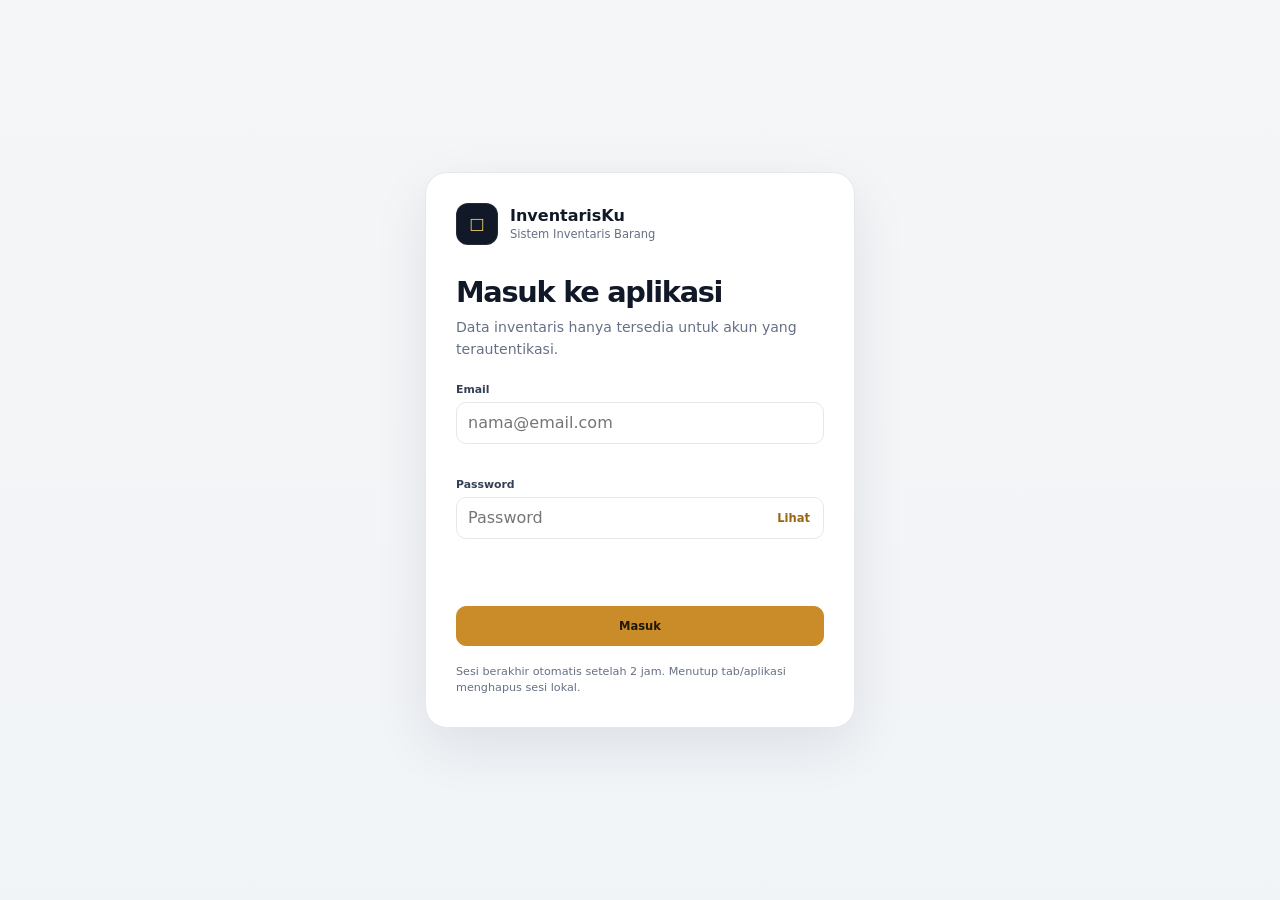
==== index.html @ c8eb887f "Add files via upload" ====
<!doctype html>
<html lang="id">
<head>
  <meta charset="utf-8" />
  <meta name="viewport" content="width=device-width, initial-scale=1, viewport-fit=cover" />
  <meta name="theme-color" content="#111827" />
  <meta name="description" content="InventarisKu - PWA inventaris barang dengan Supabase" />
  <title>InventarisKu</title>
  <link rel="manifest" href="manifest.webmanifest" />
  <link rel="icon" href="icons/icon-192.png" />
  <link rel="apple-touch-icon" href="icons/icon-192.png" />
  <link rel="stylesheet" href="styles.css?v=6.4" />
</head>
<body>
  <div id="splash" class="splash" aria-live="polite">
    <img class="splash__logo" src="icons/icon-192.png" alt="" width="72" height="72" />
    <div class="splash__identity">
      <strong>InventarisKu</strong>
      <span>Sistem Inventaris Barang</span>
    </div>
    <p class="splash__creator">SMK Krian 1 Sidoarjo • Rekayasa Perangkat Lunak</p>
    <div class="splash__loading" aria-label="Memuat aplikasi">
      <div class="splash__track"><span id="splashProgressBar"></span></div>
      <p id="splashStatus">Menyiapkan aplikasi...</p>
    </div>
  </div>

  <section id="loginView" class="auth-view" hidden>
    <div class="auth-panel">
      <div class="auth-brand">
        <div class="brand-mark" aria-hidden="true">□</div>
        <div><strong>InventarisKu</strong><span>Sistem Inventaris Barang</span></div>
      </div>
      <div class="auth-copy">
        <h1>Masuk ke aplikasi</h1>
        <p>Data inventaris hanya tersedia untuk akun yang terautentikasi.</p>
      </div>
      <form id="loginForm" class="auth-form" novalidate>
        <label class="field">
          <span>Email</span>
          <input id="loginEmail" type="email" autocomplete="username" required placeholder="nama@email.com" />
          <small id="loginEmailError" class="field-message"></small>
        </label>
        <label class="field">
          <span>Password</span>
          <div class="password-wrap">
            <input id="loginPassword" type="password" autocomplete="current-password" required minlength="6" placeholder="Password" />
            <button id="togglePasswordBtn" class="text-button" type="button" aria-label="Tampilkan password">Lihat</button>
          </div>
          <small id="loginPasswordError" class="field-message"></small>
        </label>
        <div id="loginStatus" class="auth-status" role="status" aria-live="polite"></div>
        <button id="loginBtn" class="btn btn--primary btn--block" type="submit">Masuk</button>
      </form>
      <p class="auth-note">Sesi berakhir otomatis setelah 2 jam. Menutup tab/aplikasi menghapus sesi lokal.</p>
    </div>
  </section>

  <div id="appShell" hidden>
    <div id="offlineBanner" class="offline-banner" hidden>Mode offline — data terakhir tetap dapat dilihat, perubahan membutuhkan internet.</div>

    <header class="topbar">
      <div class="topbar__inner">
        <a class="brand" href="#top" aria-label="InventarisKu">
          <div class="brand-mark" aria-hidden="true">□</div>
          <div class="brand-copy"><strong>InventarisKu</strong><span>Sistem Inventaris Barang</span></div>
        </a>
        <div class="topbar__actions">
          <div id="connectionPill" class="connection-pill"><i></i><span id="connectionText">Online</span></div>
          <button id="installBtn" class="btn btn--quiet topbar-install" type="button" hidden>Install</button>
          <div class="user-menu-wrap">
            <button id="userMenuBtn" class="user-button" type="button" aria-haspopup="true" aria-expanded="false">
              <span id="userInitial">U</span><b id="userEmail">User</b><i>⌄</i>
            </button>
            <div id="userMenu" class="user-menu" hidden>
              <div class="user-menu__identity"><strong id="menuUserEmail">-</strong><span id="sessionRemaining">Sesi aktif</span></div>
              <div class="user-menu__section">
                <span class="menu-label">Tema</span>
                <div class="theme-options" role="group" aria-label="Tema tampilan">
                  <button type="button" data-theme-choice="light">Light</button>
                  <button type="button" data-theme-choice="dark">Dark</button>
                  <button type="button" data-theme-choice="system">System</button>
                </div>
              </div>
              <button id="logoutBtn" class="menu-action menu-action--danger" type="button">Keluar</button>
            </div>
          </div>
        </div>
      </div>
    </header>

    <main id="top" class="container">
      <section class="page-heading">
        <div>
          <span class="eyebrow">INVENTARIS</span>
          <h1>Inventaris Barang</h1>
          <p><span id="lastSync">Belum disinkronkan</span> • Kelola data, stok, dan nilai inventaris.</p>
        </div>
        <div class="page-actions">
          <button id="openOpnameBtn" class="btn btn--secondary" type="button">Stok Opname</button>
          <button id="openDataBtn" class="btn btn--secondary" type="button">Data</button>
          <button id="openAddBtn" class="btn btn--primary" type="button">＋ Tambah Barang</button>
        </div>
      </section>

      <section class="metrics" aria-label="Ringkasan inventaris">
        <div class="metric"><span>Total jenis</span><strong id="statJenis">0</strong><small>barang aktif</small></div>
        <div class="metric"><span>Total stok</span><strong id="statStok">0</strong><small>semua satuan</small></div>
        <div class="metric"><span>Nilai inventaris</span><strong id="statNilai">Rp0</strong><small>harga × stok</small></div>
        <div class="metric"><span>Perlu perhatian</span><strong id="statMenipis">0</strong><small>stok ≤ 5</small></div>
      </section>

      <section class="surface analytics" aria-labelledby="analyticsTitle">
        <div class="section-heading">
          <div><span class="eyebrow">STATISTIK</span><h2 id="analyticsTitle">Ringkasan visual</h2></div>
          <span id="analyticsCaption" class="section-caption">Berdasarkan data saat ini</span>
        </div>
        <div class="analytics-grid">
          <div class="chart-block">
            <div class="chart-title"><strong>Jumlah per kategori</strong><span>Jenis barang</span></div>
            <div id="chartCategoryCount" class="bar-chart"></div>
          </div>
          <div class="chart-block">
            <div class="chart-title"><strong>Nilai per kategori</strong><span>Harga × stok</span></div>
            <div id="chartCategoryValue" class="bar-chart"></div>
          </div>
          <div class="chart-block chart-block--stock">
            <div class="chart-title"><strong>Status stok</strong><span>Aman, menipis, habis</span></div>
            <div class="stock-chart-wrap">
              <div id="stockDonut" class="stock-donut" aria-label="Distribusi status stok"><span id="stockDonutTotal">0</span></div>
              <div id="stockLegend" class="stock-legend"></div>
            </div>
          </div>
        </div>
      </section>

      <section class="surface inventory-section" aria-labelledby="inventoryTitle">
        <div class="section-heading inventory-heading">
          <div><span class="eyebrow">DAFTAR BARANG</span><h2 id="inventoryTitle">Inventaris</h2><p id="resultInfo">Memuat data...</p></div>
          <button id="refreshBtn" class="icon-button" type="button" aria-label="Muat ulang data" title="Muat ulang">↻</button>
        </div>

        <div id="inventoryToolbar" class="toolbar">
          <div class="toolbar__top">
            <label class="search-box">
              <span aria-hidden="true">⌕</span>
              <input id="searchInput" type="search" autocomplete="off" placeholder="Cari nama atau kode barang (contoh ELK001)..." />
            </label>
            <button id="mobileFilterToggle" class="btn btn--secondary mobile-filter-toggle" type="button" aria-expanded="false" aria-controls="filterControls">
              Filter <span id="mobileFilterCount" class="filter-count" hidden>0</span>
            </button>
          </div>
          <div id="filterControls" class="toolbar__filters">
            <label><span class="sr-only">Kategori</span><select id="categoryFilter"><option value="">Semua kategori</option></select></label>
            <label><span class="sr-only">Stok</span><select id="stockFilter"><option value="">Semua stok</option><option value="available">Stok aman</option><option value="low">Menipis</option><option value="empty">Habis</option></select></label>
            <label><span class="sr-only">Urutkan</span><select id="sortFilter"><option value="newest">Terbaru</option><option value="name-asc">Nama A–Z</option><option value="stock-asc">Stok terendah</option><option value="stock-desc">Stok tertinggi</option><option value="price-desc">Harga tertinggi</option></select></label>
            <button id="clearFiltersBtn" class="btn btn--quiet" type="button">Reset</button>
          </div>
        </div>

        <div id="loadingState" class="state-line">Mengambil data inventaris...</div>
        <div id="emptyState" class="empty-state" hidden><strong>Inventaris masih kosong</strong><p>Tambahkan barang pertama untuk mulai menggunakan aplikasi.</p><button id="emptyAddBtn" class="btn btn--primary" type="button">Tambah Barang</button></div>
        <div id="noResultState" class="empty-state" hidden><strong>Data tidak ditemukan</strong><p>Coba kata kunci atau filter yang berbeda.</p></div>

        <div id="inventoryList" class="inventory-list" aria-live="polite">
          <div class="inventory-list__head" aria-hidden="true"><span>Barang</span><span>Kategori</span><span>Stok</span><span>Harga</span><span>Lokasi</span><span></span></div>
          <div id="inventoryRows"></div>
          <nav id="inventoryPagination" class="pagination" aria-label="Halaman inventaris" hidden>
            <span id="inventoryPageInfo" class="pagination__info"></span>
            <div class="pagination__actions">
              <button id="inventoryPrevBtn" class="btn btn--secondary btn--small" type="button">← Sebelumnya</button>
              <button id="inventoryNextBtn" class="btn btn--secondary btn--small" type="button">Berikutnya →</button>
            </div>
          </nav>
        </div>
      </section>
    </main>

    <footer class="footer">InventarisKu • PWA + Supabase</footer>
  </div>

  <!-- FORM BARANG -->
  <dialog id="formDialog" class="modal modal--wide">
    <form id="itemForm" class="modal-surface modal-layout" novalidate>
      <header class="modal-header">
        <div><span id="formEyebrow" class="eyebrow">CREATE</span><h2 id="formTitle">Tambah Barang</h2><p>Isi informasi barang. Validasi berjalan langsung saat mengetik.</p></div>
        <button class="icon-button close-dialog" type="button" aria-label="Tutup">×</button>
      </header>
      <div class="modal-body form-body">
        <section class="form-section">
          <div class="form-section__title"><b>01</b><div><strong>Identitas</strong><span>Nama, kategori, dan kode barang.</span></div></div>
          <div class="form-grid">
            <label class="field field--span-2"><span>Nama Barang <b>*</b></span><input id="namaBarang" maxlength="100" required placeholder="Contoh: Mouse Wireless" /><small class="field-message"></small></label>
            <div class="field field--span-2"><label for="kategori">Kategori <b>*</b></label><input id="kategori" list="kategoriList" maxlength="50" required autocomplete="off" placeholder="Pilih atau ketik kategori baru" /><datalist id="kategoriList"></datalist><div id="categoryAssist" class="category-assist" hidden><p id="categoryAssistText"></p><div><button id="useExistingCategoryBtn" class="btn btn--small btn--secondary" type="button">Gunakan yang ada</button><button id="keepNewCategoryBtn" class="btn btn--small btn--quiet" type="button">Tetap baru</button></div></div><small class="field-message"></small></div>
            <label class="field field--span-2"><span>Kode Barang <b>*</b></span><div class="code-wrap"><input id="kodeBarang" maxlength="30" readonly required placeholder="Otomatis dari kategori" /><i>AUTO</i></div><small id="codeHelp" class="field-help">Pilih kategori untuk membuat kode otomatis.</small><small class="field-message"></small></label>
          </div>
        </section>
        <section class="form-section">
          <div class="form-section__title"><b>02</b><div><strong>Nilai & persediaan</strong><span>Harga, stok, satuan, dan kondisi.</span></div></div>
          <div class="form-grid form-grid--four">
            <label class="field"><span>Harga <b>*</b></span><div class="prefix-input"><i>Rp</i><input id="harga" type="number" min="0" max="999999999999" step="1" inputmode="numeric" required placeholder="0" /></div><small class="field-message"></small></label>
            <label class="field"><span>Stok <b>*</b></span><input id="stok" type="number" min="0" max="2147483647" step="1" inputmode="numeric" required placeholder="0" /><small class="field-message"></small></label>
            <label class="field"><span>Satuan <b>*</b></span><input id="satuan" list="satuanList" maxlength="30" required placeholder="Contoh: pcs" /><datalist id="satuanList"><option value="pcs"></option><option value="unit"></option><option value="box"></option><option value="pack"></option><option value="kg"></option><option value="liter"></option></datalist><small class="field-message"></small></label>
            <label class="field"><span>Kondisi</span><select id="kondisi"><option>Baik</option><option>Perlu Dicek</option><option>Rusak</option></select><small class="field-message"></small></label>
          </div>
        </section>
        <section class="form-section">
          <div class="form-section__title"><b>03</b><div><strong>Sumber & penempatan</strong><span>Supplier dan lokasi penyimpanan.</span></div></div>
          <div class="form-grid">
            <label class="field"><span>Supplier <b>*</b></span><input id="supplier" maxlength="100" required placeholder="Nama supplier" /><small class="field-message"></small></label>
            <label class="field"><span>Lokasi Penyimpanan</span><input id="lokasi" maxlength="100" placeholder="Contoh: Rak A2" /><small class="field-message"></small></label>
          </div>
        </section>
        <section class="form-section form-section--image">
          <div class="form-section__title"><b>04</b><div><strong>Foto barang</strong><span>Opsional • JPG, PNG, WebP • maksimal 5 MB.</span></div></div>
          <div class="image-row">
            <div id="imagePreview" class="image-preview"><span>＋</span><small>Belum ada gambar</small></div>
            <div><label class="btn btn--secondary file-button" for="gambar">Pilih Gambar</label><input id="gambar" type="file" accept="image/jpeg,image/png,image/webp" hidden /><small id="imageError" class="field-message"></small></div>
          </div>
        </section>
      </div>
      <footer class="modal-footer"><button class="btn btn--secondary close-dialog" type="button">Batal</button><button id="saveBtn" class="btn btn--primary" type="submit"><span id="saveBtnText">Simpan Barang</span></button></footer>
    </form>
  </dialog>

  <!-- DETAIL -->
  <dialog id="detailDialog" class="modal"><div class="modal-surface"><header class="modal-header"><div><span class="eyebrow">DETAIL</span><h2>Detail Barang</h2></div><button class="icon-button close-dialog" type="button" aria-label="Tutup">×</button></header><div id="detailContent" class="modal-body"></div></div></dialog>

  <!-- IMAGE VIEWER -->
  <dialog id="imageDialog" class="modal image-viewer-dialog">
    <div class="image-viewer">
      <button class="icon-button image-viewer__close close-dialog" type="button" aria-label="Tutup gambar">×</button>
      <div id="imageViewerStage" class="image-viewer__stage">
        <img id="imageViewerImg" alt="" />
        <div id="imageViewerFallback" class="image-viewer__fallback" hidden>Gambar tidak dapat dimuat.</div>
      </div>
      <div id="imageViewerName" class="image-viewer__name"></div>
    </div>
  </dialog>

  <!-- DATA TOOLS -->
  <dialog id="dataDialog" class="modal modal--wide">
    <div class="modal-surface modal-layout">
      <header class="modal-header"><div><span class="eyebrow">DATA</span><h2>Import, export & backup</h2><p>Alat data dipisahkan jelas antara database Supabase dan penyimpanan lokal.</p></div><button class="icon-button close-dialog" type="button" aria-label="Tutup">×</button></header>
      <div class="modal-body data-tools">
        <section class="tool-section">
          <div class="tool-section__intro"><strong>Export database</strong><span>Unduh paket ZIP berisi file data dan gambar yang dipisahkan per kategori.</span></div>
          <div class="tool-controls"><label class="field"><span>Format data</span><select id="exportFormat"><option value="xlsx">Excel (.xlsx)</option><option value="csv">CSV (.csv)</option></select></label><label class="field"><span>Cakupan</span><select id="exportScope"><option value="all">Semua data</option><option value="filtered">Hasil filter saat ini</option></select></label><button id="exportBtn" class="btn btn--primary" type="button">Export Paket ZIP</button></div>
          <div id="exportStatus" class="tool-status" aria-live="polite"></div>
        </section>
        <section class="tool-section">
          <div class="tool-section__intro"><strong>Import database</strong><span>Terima CSV/XLSX. Gambar sengaja dikosongkan dan dapat ditambahkan setelah import.</span></div>
          <div class="import-row"><label class="btn btn--secondary file-button" for="importFile">Pilih CSV / XLSX</label><input id="importFile" type="file" accept=".csv,.xlsx,text/csv,application/vnd.openxmlformats-officedocument.spreadsheetml.sheet" hidden /><span id="importFileName">Belum ada file</span></div>
          <div id="importSummary" class="tool-status"></div>
          <div id="importPreview" class="import-preview" hidden></div>
          <div class="tool-actions"><button id="importBtn" class="btn btn--primary" type="button" disabled>Import ke Supabase</button></div>
        </section>
        <section class="tool-section">
          <div class="tool-section__intro"><strong>Backup LocalStorage</strong><span>Backup hanya cache lokal dan pengaturan aplikasi; tidak mengubah database Supabase.</span></div>
          <div class="tool-actions"><button id="backupLocalBtn" class="btn btn--secondary" type="button">Download Backup JSON</button><label class="btn btn--secondary file-button" for="restoreLocalFile">Restore Backup JSON</label><input id="restoreLocalFile" type="file" accept="application/json,.json" hidden /></div>
          <div id="localBackupStatus" class="tool-status"></div>
        </section>
        <section class="tool-section">
          <div class="tool-section__intro"><strong>Arsip barang</strong><span>Barang yang pernah tercatat pada stok opname tidak dihapus agar histori tetap utuh. Barang tersebut dipindahkan ke arsip dan dapat dipulihkan.</span></div>
          <div class="archive-toolbar"><span id="archiveStatus" class="tool-status">Belum dimuat</span><button id="refreshArchiveBtn" class="btn btn--secondary btn--small" type="button">Muat Arsip</button></div>
          <div id="archiveList" class="archive-list" hidden></div>
          <nav id="archivePagination" class="pagination pagination--archive" aria-label="Halaman arsip" hidden>
            <span id="archivePageInfo" class="pagination__info"></span>
            <div class="pagination__actions">
              <button id="archivePrevBtn" class="btn btn--secondary btn--small" type="button">← Sebelumnya</button>
              <button id="archiveNextBtn" class="btn btn--secondary btn--small" type="button">Berikutnya →</button>
            </div>
          </nav>
        </section>
      </div>
    </div>
  </dialog>

  <!-- STOK OPNAME -->
  <dialog id="opnameDialog" class="modal modal--xwide">
    <div class="modal-surface modal-layout">
      <header class="modal-header"><div><span class="eyebrow">STOK OPNAME</span><h2>Rekonsiliasi stok fisik</h2><p>Hitung fisik, simpan draft, lalu finalisasi untuk memperbarui stok database secara atomik.</p></div><button class="icon-button close-dialog" type="button" aria-label="Tutup">×</button></header>
      <div id="opnameBody" class="modal-body opname-body">
        <div id="opnameHome">
          <div class="opname-toolbar"><div><strong>Sesi opname</strong><span id="opnameHomeStatus">Memuat riwayat...</span></div><button id="startOpnameBtn" class="btn btn--primary" type="button">Mulai Opname</button></div>
          <div id="opnameSessions" class="session-list"></div>
        </div>
        <div id="opnameDetail" hidden>
          <div class="opname-detail-head"><button id="backOpnameBtn" class="btn btn--quiet" type="button">← Riwayat</button><div><strong id="opnameNumber">-</strong><span id="opnameProgress">0 / 0 dihitung</span></div><div class="opname-detail-actions"><span id="opnameSaveStatus" class="autosave-status"></span><button id="cancelOpnameBtn" class="btn btn--danger-quiet" type="button">Batalkan</button><button id="finalizeOpnameBtn" class="btn btn--primary" type="button">Finalisasi</button></div></div>
          <label class="search-box opname-search"><span>⌕</span><input id="opnameSearch" type="search" placeholder="Cari kode atau nama barang..." /></label>
          <div class="opname-table-wrap"><div class="opname-table-head"><span>Barang</span><span>Stok sistem</span><span>Stok fisik</span><span>Selisih</span><span>Catatan</span></div><div id="opnameRows"></div></div>
        </div>
      </div>
    </div>
  </dialog>

  <!-- GENERIC CONFIRM -->
  <dialog id="confirmDialog" class="modal modal--small">
    <div class="modal-surface">
      <header class="modal-header"><div><span id="confirmEyebrow" class="eyebrow">KONFIRMASI</span><h2 id="confirmTitle">Konfirmasi</h2></div></header>
      <div class="modal-body"><p id="confirmMessage" class="confirm-message"></p></div>
      <footer class="modal-footer"><button id="confirmCancelBtn" class="btn btn--secondary" type="button">Batal</button><button id="confirmOkBtn" class="btn btn--primary" type="button">Lanjutkan</button></footer>
    </div>
  </dialog>

  <div id="toastContainer" class="toast-container" aria-live="polite"></div>

  <script src="config.js?v=6.4"></script>
  <script src="app.js?v=6.4"></script>
</body>
</html>
---- styles.css ----
:root{
  color-scheme:light;
  --bg:#f5f6f8;
  --surface:#ffffff;
  --surface-2:#f9fafb;
  --surface-3:#f1f4f7;
  --ink:#111827;
  --ink-2:#344054;
  --muted:#667085;
  --line:#e4e7ec;
  --line-strong:#d0d5dd;
  --accent:#c98c28;
  --accent-strong:#9a6514;
  --accent-soft:#fff7e7;
  --success:#147a55;
  --success-soft:#edf8f3;
  --warning:#b86b0d;
  --warning-soft:#fff6e7;
  --danger:#c43d3d;
  --danger-soft:#fff0f0;
  --focus:rgba(201,140,40,.18);
  --shadow:0 18px 55px rgba(16,24,40,.09);
  --shadow-sm:0 8px 24px rgba(16,24,40,.06);
  --radius:18px;
  --radius-sm:12px;
  --topbar-h:70px;
}

html[data-theme="dark"]{
  color-scheme:dark;
  --bg:#0f131a;
  --surface:#171c24;
  --surface-2:#1b222c;
  --surface-3:#202936;
  --ink:#f2f4f7;
  --ink-2:#d0d5dd;
  --muted:#98a2b3;
  --line:#2a3442;
  --line-strong:#3a4657;
  --accent:#e1ad52;
  --accent-strong:#f0c875;
  --accent-soft:#2b2417;
  --success:#64c9a0;
  --success-soft:#132820;
  --warning:#efb35a;
  --warning-soft:#2c2416;
  --danger:#f07a7a;
  --danger-soft:#321c20;
  --focus:rgba(225,173,82,.18);
  --shadow:0 18px 55px rgba(0,0,0,.28);
  --shadow-sm:0 8px 24px rgba(0,0,0,.22);
}

*{box-sizing:border-box}
html{scroll-behavior:smooth}
body{margin:0;min-height:100vh;background:var(--bg);color:var(--ink);font-family:Inter,ui-sans-serif,system-ui,-apple-system,BlinkMacSystemFont,"Segoe UI",sans-serif;-webkit-font-smoothing:antialiased}
button,input,select,textarea{font:inherit}
button{cursor:pointer}
img{display:block;max-width:100%}
[hidden]{display:none!important}
a{color:inherit}
.sr-only{position:absolute!important;width:1px!important;height:1px!important;padding:0!important;margin:-1px!important;overflow:hidden!important;clip:rect(0,0,0,0)!important;white-space:nowrap!important;border:0!important}

/* splash — sederhana sesuai kebutuhan tugas: icon, nama aplikasi, identitas pembuat, loading */
.splash{position:fixed;inset:0;z-index:100000;display:grid;place-content:center;justify-items:center;gap:0;padding:24px;background:#101722;color:white;text-align:center;transition:opacity .28s ease,visibility .28s ease}
.splash--hidden{opacity:0;visibility:hidden}
.splash__logo{width:72px;height:72px;border-radius:18px;display:block;margin-bottom:18px;box-shadow:0 10px 28px rgba(0,0,0,.24)}
.splash__identity strong,.splash__identity span{display:block}.splash__identity strong{font-size:1.28rem;letter-spacing:-.025em}.splash__identity span{margin-top:4px;color:#c0c8d4;font-size:.75rem}
.splash__creator{margin:16px 0 0!important;color:#8995a7!important;font-size:.68rem!important;line-height:1.5}
.splash__loading{width:min(240px,72vw);margin-top:24px}.splash__loading p{margin:9px 0 0;color:#9ca8b9;font-size:.68rem;min-height:1em}
.splash__track{width:100%;height:3px;overflow:hidden;border-radius:99px;background:rgba(255,255,255,.09)}
.splash__track span{display:block;width:10%;height:100%;background:#e1ad52;transition:width .28s ease}
.brand-mark{display:grid;place-items:center;background:#111827;color:#f0c875;border:1px solid rgba(255,255,255,.08)}

/* auth */
.auth-view{min-height:100vh;display:grid;place-items:center;padding:28px;background:linear-gradient(180deg,var(--bg),var(--surface-3))}
.auth-panel{width:min(430px,100%);padding:30px;border:1px solid var(--line);border-radius:22px;background:var(--surface);box-shadow:var(--shadow)}
.auth-brand{display:flex;align-items:center;gap:12px}
.brand-mark{width:42px;height:42px;border-radius:12px}
.auth-brand strong,.auth-brand span{display:block}.auth-brand span{margin-top:2px;color:var(--muted);font-size:.72rem}
.auth-copy{margin:30px 0 22px}.auth-copy h1{margin:0 0 8px;font-size:1.8rem;letter-spacing:-.045em}.auth-copy p{margin:0;color:var(--muted);line-height:1.55;font-size:.88rem}
.auth-form{display:grid;gap:15px}.auth-note{margin:18px 0 0;color:var(--muted);font-size:.7rem;line-height:1.5}
.auth-status{min-height:18px;color:var(--danger);font-size:.74rem;line-height:1.45}
.auth-status.is-info{color:var(--muted)}.auth-status.is-success{color:var(--success)}
.password-wrap{position:relative}.password-wrap input{padding-right:60px!important}.text-button{position:absolute;right:6px;top:50%;transform:translateY(-50%);border:0;background:transparent;color:var(--accent-strong);font-size:.72rem;font-weight:750;padding:7px 8px}

/* topbar */
.offline-banner{position:sticky;top:0;z-index:160;padding:8px 18px;background:#8b4a16;color:#fff8ed;text-align:center;font-size:.74rem}
.topbar{position:sticky;top:0;z-index:150;height:var(--topbar-h);border-bottom:1px solid var(--line);background:color-mix(in srgb,var(--bg) 88%,transparent);backdrop-filter:blur(16px)}
.topbar__inner{width:min(1280px,calc(100% - 36px));height:100%;margin:auto;display:flex;align-items:center;justify-content:space-between;gap:18px}
.brand{display:flex;align-items:center;gap:10px;text-decoration:none}.brand-copy strong,.brand-copy span{display:block}.brand-copy strong{font-size:.96rem}.brand-copy span{color:var(--muted);font-size:.66rem;margin-top:1px}
.topbar__actions{display:flex;align-items:center;gap:8px}
.connection-pill{display:flex;align-items:center;gap:7px;padding:7px 10px;border:1px solid color-mix(in srgb,var(--success) 25%,var(--line));border-radius:999px;background:var(--success-soft);color:var(--success);font-size:.7rem;font-weight:700}.connection-pill i{width:7px;height:7px;border-radius:50%;background:currentColor}.connection-pill.is-offline{color:var(--warning);background:var(--warning-soft);border-color:color-mix(in srgb,var(--warning) 25%,var(--line))}
.user-menu-wrap{position:relative}.user-button{height:38px;display:flex;align-items:center;gap:8px;padding:0 9px 0 6px;border:1px solid var(--line);border-radius:10px;background:var(--surface);color:var(--ink)}.user-button>span{width:27px;height:27px;display:grid;place-items:center;border-radius:8px;background:var(--surface-3);font-size:.72rem;font-weight:800}.user-button b{max-width:180px;overflow:hidden;text-overflow:ellipsis;white-space:nowrap;font-size:.72rem;font-weight:650}.user-button i{font-style:normal;color:var(--muted)}
.user-menu{position:absolute;right:0;top:46px;width:280px;padding:10px;border:1px solid var(--line);border-radius:14px;background:var(--surface);box-shadow:var(--shadow);z-index:400}.user-menu__identity{padding:8px 8px 12px;border-bottom:1px solid var(--line)}.user-menu__identity strong,.user-menu__identity span{display:block;overflow:hidden;text-overflow:ellipsis;white-space:nowrap}.user-menu__identity strong{font-size:.78rem}.user-menu__identity span{margin-top:3px;color:var(--muted);font-size:.66rem}.user-menu__section{padding:12px 8px}.menu-label{display:block;margin-bottom:7px;color:var(--muted);font-size:.65rem;font-weight:700;text-transform:uppercase;letter-spacing:.07em}.theme-options{display:grid;grid-template-columns:repeat(3,1fr);gap:5px}.theme-options button{height:34px;border:1px solid var(--line);border-radius:8px;background:var(--surface-2);color:var(--ink-2);font-size:.68rem}.theme-options button.is-active{border-color:var(--accent);background:var(--accent-soft);color:var(--accent-strong);font-weight:800}.menu-action{width:100%;height:38px;text-align:left;padding:0 9px;border:0;border-top:1px solid var(--line);background:transparent;color:var(--ink);font-size:.75rem}.menu-action--danger{color:var(--danger)}

/* layout */
.container{width:min(1280px,calc(100% - 36px));margin:0 auto;padding:34px 0 64px}.page-heading{display:flex;align-items:flex-end;justify-content:space-between;gap:24px;margin-bottom:22px}.eyebrow{display:block;color:var(--accent-strong);font-size:.64rem;font-weight:850;letter-spacing:.11em}.page-heading h1{margin:6px 0 7px;font-size:clamp(1.85rem,3.4vw,2.85rem);line-height:1.05;letter-spacing:-.052em}.page-heading p{margin:0;color:var(--muted);font-size:.76rem}.page-actions{display:flex;gap:8px;flex-wrap:wrap;justify-content:flex-end}
.metrics{display:grid;grid-template-columns:repeat(4,minmax(0,1fr));margin-bottom:18px;border:1px solid var(--line);border-radius:var(--radius);background:var(--surface);overflow:hidden;box-shadow:var(--shadow-sm)}.metric{min-width:0;padding:18px 20px}.metric+.metric{border-left:1px solid var(--line)}.metric span,.metric small{display:block;white-space:nowrap;overflow:hidden;text-overflow:ellipsis}.metric span{color:var(--muted);font-size:.7rem}.metric strong{display:block;margin:5px 0 3px;font-size:1.35rem;letter-spacing:-.035em}.metric small{color:color-mix(in srgb,var(--muted) 80%,transparent);font-size:.63rem}
.surface{border:1px solid var(--line);border-radius:var(--radius);background:var(--surface);box-shadow:var(--shadow-sm)}.surface+.surface{margin-top:18px}.section-heading{display:flex;align-items:center;justify-content:space-between;gap:20px;padding:20px 22px;border-bottom:1px solid var(--line)}.section-heading h2{margin:4px 0 0;font-size:1.12rem;letter-spacing:-.03em}.section-heading p{margin:4px 0 0;color:var(--muted);font-size:.7rem}.section-caption{color:var(--muted);font-size:.68rem}

/* analytics */
.analytics-grid{display:grid;grid-template-columns:1fr 1fr .82fr}.chart-block{min-width:0;padding:20px 22px}.chart-block+.chart-block{border-left:1px solid var(--line)}.chart-title{display:flex;justify-content:space-between;align-items:baseline;gap:10px;margin-bottom:18px}.chart-title strong{font-size:.78rem}.chart-title span{color:var(--muted);font-size:.62rem}.bar-chart{display:grid;gap:11px;min-height:155px}.bar-row{display:grid;grid-template-columns:minmax(72px,1fr) minmax(100px,2.2fr) auto;align-items:center;gap:10px}.bar-row__label{overflow:hidden;text-overflow:ellipsis;white-space:nowrap;color:var(--ink-2);font-size:.68rem}.bar-row__track{height:7px;border-radius:99px;background:var(--surface-3);overflow:hidden}.bar-row__fill{height:100%;min-width:2px;border-radius:inherit;background:var(--accent)}.bar-row__value{min-width:42px;text-align:right;color:var(--muted);font-size:.64rem;font-variant-numeric:tabular-nums}.chart-empty{display:grid;place-items:center;min-height:130px;color:var(--muted);font-size:.7rem}
.stock-chart-wrap{min-height:155px;display:flex;align-items:center;justify-content:center;gap:24px}.stock-donut{--safe:0deg;--low:0deg;width:112px;height:112px;flex:0 0 auto;display:grid;place-items:center;border-radius:50%;background:conic-gradient(var(--success) 0 var(--safe),var(--warning) var(--safe) var(--low),var(--danger) var(--low) 360deg);position:relative}.stock-donut::after{content:"";position:absolute;inset:18px;border-radius:50%;background:var(--surface)}.stock-donut span{position:relative;z-index:1;font-size:1.2rem;font-weight:850}.stock-legend{display:grid;gap:9px}.legend-row{display:grid;grid-template-columns:8px 1fr auto;align-items:center;gap:8px;font-size:.66rem}.legend-row i{width:8px;height:8px;border-radius:50%}.legend-row span{color:var(--muted)}.legend-row strong{font-variant-numeric:tabular-nums}

/* toolbar */
.inventory-heading{align-items:flex-start}.icon-button{width:38px;height:38px;display:grid;place-items:center;border:1px solid var(--line);border-radius:10px;background:var(--surface);color:var(--ink);font-size:1rem}.icon-button:hover{background:var(--surface-2)}
.toolbar{padding:14px 22px;border-bottom:1px solid var(--line)}.toolbar__top{display:grid;grid-template-columns:minmax(260px,1fr) auto;gap:8px}.search-box{height:42px;display:flex;align-items:center;gap:8px;padding:0 12px;border:1px solid var(--line);border-radius:10px;background:var(--surface-2)}.search-box:focus-within{border-color:var(--accent);box-shadow:0 0 0 3px var(--focus);background:var(--surface)}.search-box span{color:var(--muted)}.search-box input{width:100%;border:0;outline:0;background:transparent;color:var(--ink)}.toolbar__filters{display:grid;grid-template-columns:repeat(3,minmax(140px,1fr)) auto;gap:8px;margin-top:8px}.toolbar select,.field input,.field select,.field textarea{width:100%;height:42px;border:1px solid var(--line);border-radius:10px;background:var(--surface);color:var(--ink);outline:0;padding:0 11px}.toolbar select:focus,.field input:focus,.field select:focus,.field textarea:focus{border-color:var(--accent);box-shadow:0 0 0 3px var(--focus)}.mobile-filter-toggle.btn{display:none}.filter-count{min-width:19px;height:19px;padding:0 5px;display:inline-grid;place-items:center;border-radius:99px;background:var(--accent);color:#201706;font-size:.62rem;font-weight:850}

/* inventory list */
.inventory-list__head,.inventory-row{display:grid;grid-template-columns:minmax(260px,2fr) minmax(120px,.9fr) minmax(100px,.7fr) minmax(130px,.8fr) minmax(110px,.8fr) 92px;align-items:center;gap:14px}.inventory-list__head{padding:10px 22px;background:var(--surface-2);color:var(--muted);font-size:.62rem;font-weight:750;text-transform:uppercase;letter-spacing:.05em}.inventory-row{min-height:78px;padding:11px 22px;border-top:1px solid var(--line)}.inventory-row:hover{background:color-mix(in srgb,var(--surface-2) 75%,transparent)}.inventory-item-main{min-width:0;display:grid;grid-template-columns:48px minmax(0,1fr);align-items:center;gap:11px}.inventory-thumb{width:48px;height:48px;overflow:hidden;border-radius:10px;background:var(--surface-3);display:grid;place-items:center;color:var(--muted);font-size:1.1rem}.inventory-thumb img{width:100%;height:100%;object-fit:cover}.inventory-name{min-width:0}.inventory-name strong,.inventory-name span{display:block}.inventory-name strong{overflow:hidden;text-overflow:ellipsis;white-space:nowrap;font-size:.78rem}.inventory-name span{margin-top:3px;color:var(--accent-strong);font-size:.62rem;font-weight:750;letter-spacing:.05em}.inventory-cell{min-width:0;color:var(--ink-2);font-size:.7rem;overflow:hidden;text-overflow:ellipsis;white-space:nowrap}.stock-text{display:inline-flex;align-items:center;gap:6px;font-weight:750}.stock-text i{width:7px;height:7px;border-radius:50%;background:var(--success)}.stock-text.is-low{color:var(--warning)}.stock-text.is-low i{background:var(--warning)}.stock-text.is-empty{color:var(--danger)}.stock-text.is-empty i{background:var(--danger)}.row-actions{display:flex;justify-content:flex-end;gap:4px}.row-actions button{width:28px;height:28px;border:0;border-radius:7px;background:transparent;color:var(--muted)}.row-actions button:hover{background:var(--surface-3);color:var(--ink)}.row-actions button[data-action="delete"]:hover{color:var(--danger);background:var(--danger-soft)}
.state-line,.empty-state{padding:42px 22px;text-align:center;color:var(--muted)}.state-line{font-size:.74rem}.empty-state strong{display:block;color:var(--ink);font-size:.9rem}.empty-state p{margin:6px 0 16px;font-size:.72rem}.footer{padding:0 20px 34px;text-align:center;color:var(--muted);font-size:.66rem}

/* buttons */
.btn{min-height:40px;display:inline-flex;align-items:center;justify-content:center;gap:7px;padding:0 14px;border-radius:10px;border:1px solid transparent;font-weight:750;font-size:.72rem;transition:background .14s ease,border-color .14s ease,transform .14s ease}.btn:hover:not(:disabled){transform:translateY(-1px)}.btn:disabled{cursor:not-allowed;opacity:.52}.btn--primary{background:var(--accent);color:#201706;border-color:var(--accent)}.btn--primary:hover:not(:disabled){background:color-mix(in srgb,var(--accent) 88%,white)}.btn--secondary{background:var(--surface);color:var(--ink);border-color:var(--line)}.btn--quiet{background:transparent;color:var(--ink-2);border-color:var(--line)}.btn--danger-quiet{background:var(--danger-soft);color:var(--danger);border-color:color-mix(in srgb,var(--danger) 24%,var(--line))}.btn--small{min-height:32px;padding:0 10px;font-size:.65rem}.btn--block{width:100%}

/* modal */
html.modal-open,body.modal-open{overflow:hidden!important;overscroll-behavior:none}
.modal{width:min(650px,calc(100% - 28px));max-width:none;max-height:none;margin:auto;padding:0;border:0;background:transparent;overflow:visible}.modal--wide{width:min(980px,calc(100% - 28px))}.modal--xwide{width:min(1180px,calc(100% - 24px))}.modal--small{width:min(440px,calc(100% - 28px))}.modal::backdrop{background:rgba(10,14,20,.65);backdrop-filter:blur(5px)}.modal-surface{max-height:min(92dvh,900px);display:flex;flex-direction:column;overflow:hidden;border:1px solid var(--line);border-radius:20px;background:var(--surface);box-shadow:0 30px 90px rgba(0,0,0,.28)}.modal-header{flex:0 0 auto;display:flex;align-items:flex-start;justify-content:space-between;gap:18px;padding:20px 22px;border-bottom:1px solid var(--line);background:var(--surface)}.modal-header h2{margin:4px 0 4px;font-size:1.22rem;letter-spacing:-.035em}.modal-header p{margin:0;color:var(--muted);font-size:.7rem;line-height:1.45}.modal-body{min-height:0;overflow:auto;overscroll-behavior:contain;padding:22px}.modal-footer{flex:0 0 auto;display:flex;justify-content:flex-end;gap:8px;padding:14px 22px;border-top:1px solid var(--line);background:var(--surface)}

/* form */
.form-body{padding-top:0}.form-section{padding:22px 0}.form-section+.form-section{border-top:1px solid var(--line)}.form-section__title{display:flex;align-items:flex-start;gap:11px;margin-bottom:17px}.form-section__title>b{width:30px;height:30px;flex:0 0 auto;display:grid;place-items:center;border-radius:8px;background:#111827;color:#f2c86f;font-size:.64rem}.form-section__title strong,.form-section__title span{display:block}.form-section__title strong{font-size:.82rem}.form-section__title span{margin-top:2px;color:var(--muted);font-size:.66rem}.form-grid{display:grid;grid-template-columns:repeat(2,minmax(0,1fr));gap:14px}.form-grid--four{grid-template-columns:repeat(4,minmax(0,1fr))}.field{min-width:0;display:grid;align-content:start;gap:6px}.field--span-2{grid-column:1/-1}.field>span,.field>label{color:var(--ink-2);font-size:.68rem;font-weight:720}.field b{color:var(--danger)}.field textarea{height:auto;min-height:74px;padding:9px 11px;resize:vertical}.field-message{min-height:13px;color:var(--danger);font-size:.62rem;line-height:1.4}.field-message.is-warning{color:var(--warning)}.field-help{color:var(--muted);font-size:.61rem;line-height:1.4}.field input.is-invalid,.field select.is-invalid,.prefix-input.has-error{border-color:var(--danger)!important;box-shadow:0 0 0 3px color-mix(in srgb,var(--danger) 13%,transparent)!important}.field input.is-warning,.prefix-input.has-warning{border-color:var(--warning)!important;box-shadow:0 0 0 3px color-mix(in srgb,var(--warning) 12%,transparent)!important}.prefix-input{display:grid;grid-template-columns:auto 1fr;align-items:center;border:1px solid var(--line);border-radius:10px;background:var(--surface);overflow:hidden}.prefix-input:focus-within{border-color:var(--accent);box-shadow:0 0 0 3px var(--focus)}.prefix-input i{padding-left:11px;color:var(--accent-strong);font-style:normal;font-size:.7rem;font-weight:800}.prefix-input input{border:0!important;box-shadow:none!important;background:transparent!important}.code-wrap{position:relative}.code-wrap input{padding-right:55px;background:var(--surface-2)}.code-wrap i{position:absolute;right:7px;top:50%;transform:translateY(-50%);padding:4px 6px;border-radius:6px;background:#111827;color:#f0c875;font-style:normal;font-size:.52rem;font-weight:900;letter-spacing:.09em}.category-assist{display:flex;align-items:center;justify-content:space-between;gap:12px;padding:9px 10px;border-left:3px solid var(--warning);background:var(--warning-soft)}.category-assist p{margin:0;color:var(--warning);font-size:.65rem;line-height:1.4}.category-assist>div{display:flex;gap:5px;flex:0 0 auto}.image-row{display:flex;align-items:center;gap:16px}.image-preview{width:120px;height:90px;flex:0 0 auto;display:grid;place-items:center;align-content:center;gap:4px;overflow:hidden;border:1px dashed var(--line-strong);border-radius:10px;background:var(--surface-2);color:var(--muted)}.image-preview img{width:100%;height:100%;object-fit:cover}.image-preview small{font-size:.58rem}.file-button{width:max-content}
input[type="number"]::-webkit-inner-spin-button,input[type="number"]::-webkit-outer-spin-button{-webkit-appearance:none;margin:0}input[type="number"]{-moz-appearance:textfield}

/* detail */
.detail-top{display:grid;grid-template-columns:180px 1fr;gap:20px}.detail-image{height:160px;overflow:hidden;border-radius:12px;background:var(--surface-3);display:grid;place-items:center;color:var(--muted)}.detail-image img{width:100%;height:100%;object-fit:cover}.detail-main h3{margin:5px 0 4px;font-size:1.35rem}.detail-main .item-code{color:var(--accent-strong);font-size:.65rem;font-weight:800;letter-spacing:.07em}.detail-price{font-size:1rem;font-weight:850}.detail-grid{display:grid;grid-template-columns:repeat(2,minmax(0,1fr));gap:1px;margin-top:18px;border:1px solid var(--line);border-radius:12px;overflow:hidden;background:var(--line)}.detail-cell{padding:11px 12px;background:var(--surface)}.detail-cell span,.detail-cell strong{display:block}.detail-cell span{color:var(--muted);font-size:.61rem}.detail-cell strong{margin-top:3px;font-size:.72rem;overflow-wrap:anywhere}.detail-actions{display:flex;justify-content:flex-end;gap:8px;margin-top:18px}

/* data tools */
.data-tools{padding-top:0}.tool-section{padding:22px 0}.tool-section+.tool-section{border-top:1px solid var(--line)}.tool-section__intro{display:flex;justify-content:space-between;gap:20px;margin-bottom:14px}.tool-section__intro strong{font-size:.8rem}.tool-section__intro span{max-width:520px;color:var(--muted);font-size:.66rem;line-height:1.45;text-align:right}.tool-controls{display:grid;grid-template-columns:1fr 1fr auto;align-items:end;gap:10px}.tool-actions{display:flex;gap:8px;flex-wrap:wrap;justify-content:flex-end}.tool-status{min-height:18px;margin-top:9px;color:var(--muted);font-size:.66rem;line-height:1.45}.tool-status.is-error{color:var(--danger)}.tool-status.is-success{color:var(--success)}.import-row{display:flex;align-items:center;gap:10px}.import-row>span{min-width:0;overflow:hidden;text-overflow:ellipsis;white-space:nowrap;color:var(--muted);font-size:.68rem}.import-preview{margin-top:12px;max-height:260px;overflow:auto;border:1px solid var(--line);border-radius:10px}.import-preview table{width:100%;border-collapse:collapse;min-width:760px}.import-preview th,.import-preview td{padding:8px 9px;border-bottom:1px solid var(--line);text-align:left;font-size:.63rem}.import-preview th{position:sticky;top:0;background:var(--surface-2);color:var(--muted)}.import-preview tr.has-error td{background:var(--danger-soft)}


/* pagination */
.pagination{display:flex;align-items:center;justify-content:space-between;gap:14px;padding:13px 22px;border-top:1px solid var(--line);background:var(--surface)}
.pagination[hidden]{display:none!important}
.pagination__info{color:var(--muted);font-size:.66rem;font-weight:650;font-variant-numeric:tabular-nums}
.pagination__actions{display:flex;align-items:center;gap:8px}
.pagination__actions .btn:disabled{opacity:.42;cursor:not-allowed;transform:none}
.pagination--archive{padding:12px 0 0;margin-top:0;background:transparent;border-top:0}

/* archive */
.archive-toolbar{display:flex;align-items:center;justify-content:space-between;gap:12px}.archive-toolbar .tool-status{margin:0;min-height:0}.archive-list{margin-top:12px;border-top:1px solid var(--line)}.archive-row{display:grid;grid-template-columns:minmax(0,1fr) auto auto;align-items:center;gap:14px;padding:11px 0;border-bottom:1px solid var(--line)}.archive-row__main{min-width:0}.archive-row__main strong,.archive-row__main span{display:block}.archive-row__main strong{font-size:.72rem;white-space:nowrap;overflow:hidden;text-overflow:ellipsis}.archive-row__main span,.archive-row__date{margin-top:2px;color:var(--muted);font-size:.62rem}.archive-row__date{white-space:nowrap}

/* opname */
.opname-body{padding:0}.opname-toolbar,.opname-detail-head{display:flex;align-items:center;justify-content:space-between;gap:14px;padding:16px 20px;border-bottom:1px solid var(--line)}.opname-toolbar>div strong,.opname-toolbar>div span,.opname-detail-head>div strong,.opname-detail-head>div span{display:block}.opname-toolbar>div span,.opname-detail-head>div span{margin-top:2px;color:var(--muted);font-size:.64rem}.session-list{min-height:180px}.session-row{display:grid;grid-template-columns:minmax(160px,1.2fr) .7fr .8fr 100px;align-items:center;gap:14px;padding:13px 20px;border-bottom:1px solid var(--line)}.session-row:hover{background:var(--surface-2)}.session-row strong,.session-row span{display:block}.session-row strong{font-size:.72rem}.session-row span{margin-top:2px;color:var(--muted);font-size:.62rem}.session-status{width:max-content;padding:4px 7px;border-radius:999px;background:var(--surface-3);font-size:.58rem!important;font-weight:800;text-transform:uppercase}.session-status.is-draft{background:var(--warning-soft);color:var(--warning)}.session-status.is-done{background:var(--success-soft);color:var(--success)}.session-status.is-cancel{background:var(--danger-soft);color:var(--danger)}.opname-detail-head{position:sticky;top:0;z-index:3;background:var(--surface)}.opname-detail-actions{display:flex!important;align-items:center;gap:7px}.autosave-status{min-width:90px;text-align:right}.opname-search{margin:14px 20px}.opname-table-wrap{min-width:900px}.opname-table-head,.opname-row{display:grid;grid-template-columns:minmax(260px,1.6fr) 110px 130px 100px minmax(190px,1fr);align-items:center;gap:12px}.opname-table-head{padding:9px 20px;background:var(--surface-2);color:var(--muted);font-size:.6rem;font-weight:750;text-transform:uppercase}.opname-row{padding:10px 20px;border-top:1px solid var(--line)}.opname-row__item strong,.opname-row__item span{display:block}.opname-row__item strong{font-size:.7rem}.opname-row__item span{margin-top:2px;color:var(--muted);font-size:.6rem}.opname-row input{width:100%;height:36px;border:1px solid var(--line);border-radius:8px;background:var(--surface);color:var(--ink);padding:0 9px;outline:0}.opname-row input:focus{border-color:var(--accent);box-shadow:0 0 0 3px var(--focus)}.opname-row input.is-invalid{border-color:var(--danger)}.opname-diff{font-size:.7rem;font-weight:800}.opname-diff.is-plus{color:var(--success)}.opname-diff.is-minus{color:var(--danger)}.opname-diff.is-zero{color:var(--muted)}

/* confirm + toast */
.confirm-message{margin:0;color:var(--ink-2);font-size:.78rem;line-height:1.6}.toast-container{position:fixed;right:16px;bottom:16px;z-index:110000;width:min(360px,calc(100% - 32px));display:grid;gap:8px;pointer-events:none}.toast{padding:12px 13px;border:1px solid var(--line);border-left:4px solid var(--muted);border-radius:10px;background:var(--surface);box-shadow:var(--shadow);animation:toastIn .18s ease}.toast.is-success{border-left-color:var(--success)}.toast.is-error{border-left-color:var(--danger)}.toast.is-warning{border-left-color:var(--warning)}.toast strong,.toast span{display:block}.toast strong{font-size:.72rem}.toast span{margin-top:2px;color:var(--muted);font-size:.65rem;line-height:1.4}@keyframes toastIn{from{opacity:0;transform:translateY(8px)}}

@media(max-width:1050px){
  .analytics-grid{grid-template-columns:1fr 1fr}.chart-block--stock{grid-column:1/-1;border-left:0!important;border-top:1px solid var(--line)}
  .form-grid--four{grid-template-columns:repeat(2,minmax(0,1fr))}
  .inventory-list__head,.inventory-row{grid-template-columns:minmax(230px,1.8fr) minmax(110px,.8fr) 90px 120px 78px}.inventory-list__head span:nth-child(5),.inventory-row>.inventory-cell:nth-child(5){display:none}
}

@media(max-width:760px){
  :root{--topbar-h:64px}
  .topbar__inner,.container{width:min(100% - 24px,1280px)}.brand-copy span,.connection-pill span,.topbar-install,.user-button b{display:none}.connection-pill{padding:7px;width:28px;height:28px;justify-content:center}.connection-pill i{width:8px;height:8px}.user-button{width:38px;padding:0;justify-content:center}.user-button i{display:none}
  .container{padding-top:24px}.page-heading{align-items:flex-start;flex-direction:column}.page-actions{width:100%;justify-content:flex-start}.page-actions .btn{flex:1}.metrics{grid-template-columns:1fr 1fr}.metric:nth-child(3){border-left:0;border-top:1px solid var(--line)}.metric:nth-child(4){border-top:1px solid var(--line)}
  .analytics-grid{grid-template-columns:1fr}.chart-block+.chart-block{border-left:0;border-top:1px solid var(--line)}.chart-block--stock{grid-column:auto}.stock-chart-wrap{justify-content:flex-start}
  .toolbar__top{grid-template-columns:1fr auto}.mobile-filter-toggle.btn{display:inline-flex}.toolbar__filters{display:none;grid-template-columns:1fr;margin-top:8px}.toolbar.is-filter-open .toolbar__filters{display:grid}
  .inventory-list__head{display:none}.inventory-row{grid-template-columns:minmax(0,1fr) auto;gap:8px;padding:13px 16px}.inventory-item-main{grid-column:1/2}.inventory-row>.inventory-cell{grid-column:1/2;padding-left:59px;white-space:normal}.inventory-row>.inventory-cell:nth-child(2)::before{content:"Kategori: ";color:var(--muted)}.inventory-row>.inventory-cell:nth-child(3)::before{content:"Stok: ";color:var(--muted);font-weight:400}.inventory-row>.inventory-cell:nth-child(4)::before{content:"Harga: ";color:var(--muted)}.inventory-row>.inventory-cell:nth-child(5){display:none}.row-actions{grid-column:2/3;grid-row:1/4;align-self:center;flex-direction:column}.row-actions button{width:32px;height:32px}
  .modal,.modal--wide,.modal--xwide{width:calc(100% - 16px)}.modal-surface{max-height:calc(100dvh - 16px);border-radius:16px}.modal-header{padding:17px}.modal-body{padding:17px}.modal-footer{padding:12px 17px}.form-grid,.form-grid--four{grid-template-columns:1fr}.field--span-2{grid-column:auto}.form-section{padding:18px 0}.category-assist{align-items:flex-start;flex-direction:column}.image-row{align-items:flex-start}

  .pagination{align-items:stretch;flex-direction:column;padding:12px 16px}.pagination__info{text-align:center}.pagination__actions{display:grid;grid-template-columns:1fr 1fr}.pagination__actions .btn{width:100%}.pagination--archive{padding:12px 0 0}
  .tool-section__intro{flex-direction:column;gap:4px}.tool-section__intro span{text-align:left}.tool-controls{grid-template-columns:1fr}.tool-actions{justify-content:flex-start}.import-row{align-items:flex-start;flex-direction:column}.archive-toolbar{align-items:flex-start}.archive-row{grid-template-columns:minmax(0,1fr) auto}.archive-row__date{grid-column:1/2}.archive-row>button{grid-column:2/3;grid-row:1/3}
  .detail-top{grid-template-columns:1fr}.detail-image{height:210px}.detail-grid{grid-template-columns:1fr}.detail-actions{flex-direction:column}.detail-actions .btn{width:100%}
  .opname-toolbar{align-items:flex-start;flex-direction:column}.opname-toolbar .btn{width:100%}.opname-detail-head{align-items:flex-start;flex-wrap:wrap}.opname-detail-head>div:nth-child(2){flex:1}.opname-detail-actions{width:100%;justify-content:flex-end}.opname-body{overflow:auto}.opname-search{position:sticky;left:0;right:0;width:calc(100% - 40px)}
  .session-row{grid-template-columns:1fr auto;gap:8px}.session-row>div:nth-child(2),.session-row>div:nth-child(3){grid-column:1/2}.session-row>button{grid-column:2/3;grid-row:1/4}
}

@media(max-width:480px){
  .auth-view{padding:16px}.auth-panel{padding:24px 20px}.page-heading h1{font-size:1.9rem}.page-actions{display:grid;grid-template-columns:1fr 1fr}.page-actions .btn:last-child{grid-column:1/-1}.metrics{border-radius:14px}.metric{padding:15px}.metric strong{font-size:1.14rem}.section-heading{padding:17px}.chart-block{padding:17px}.bar-row{grid-template-columns:72px minmax(80px,1fr) auto}.stock-chart-wrap{gap:16px}.stock-donut{width:96px;height:96px}.stock-donut::after{inset:16px}.toolbar{padding:12px 16px}.search-box input{font-size:.78rem}.user-menu{right:-2px;width:min(280px,calc(100vw - 24px))}.modal-footer{flex-direction:column-reverse}.modal-footer .btn{width:100%}.image-row{flex-direction:column}.image-preview{width:100%;height:150px}.opname-detail-actions{display:grid!important;grid-template-columns:1fr 1fr}.autosave-status{grid-column:1/-1;text-align:left;min-width:0}.toast-container{right:12px;bottom:12px;width:calc(100% - 24px)}
}

@media(prefers-reduced-motion:reduce){*,*::before,*::after{scroll-behavior:auto!important;animation-duration:.001ms!important;animation-iteration-count:1!important;transition-duration:.001ms!important}}


/* ===== IMAGE RELIABILITY + VIEWER — V6.3 ===== */
.inventory-thumb--image{border:0;padding:0;cursor:zoom-in;background:var(--surface-3);transition:transform .16s ease,box-shadow .16s ease}
.inventory-thumb--image:hover{transform:scale(1.04);box-shadow:0 0 0 2px color-mix(in srgb,var(--accent) 42%,transparent)}
.inventory-thumb--image:focus-visible{outline:2px solid var(--accent);outline-offset:2px}
.inventory-thumb--image.is-broken{cursor:default;color:var(--muted)}
.image-preview.has-image{cursor:zoom-in}
.image-preview.has-image:hover{border-color:var(--accent)}
.detail-image--button{width:100%;border:0;padding:0;cursor:zoom-in;text-align:inherit}
.detail-image--button:focus-visible{outline:2px solid var(--accent);outline-offset:2px}
.image-viewer-dialog{width:min(94vw,1200px);max-width:none;height:min(92dvh,900px);max-height:none;padding:0;border:0;background:transparent;overflow:visible}
.image-viewer-dialog::backdrop{background:rgba(3,7,14,.86);backdrop-filter:blur(8px)}
.image-viewer{position:relative;width:100%;height:100%;display:grid;grid-template-rows:minmax(0,1fr) auto;gap:10px;padding:14px;border-radius:16px;background:color-mix(in srgb,var(--surface) 96%,#000 4%);box-shadow:0 30px 90px rgba(0,0,0,.45)}
.image-viewer__close{position:absolute;z-index:3;right:22px;top:22px;background:rgba(10,15,25,.72)!important;color:#fff!important;border-color:rgba(255,255,255,.18)!important;backdrop-filter:blur(8px)}
.image-viewer__stage{position:relative;min-width:0;min-height:0;display:flex;align-items:center;justify-content:center;overflow:hidden;border-radius:11px;background:#090d14}
.image-viewer__stage img{display:block;width:100%;height:100%;min-width:0;min-height:0;object-fit:contain;object-position:center}
.image-viewer__fallback{padding:24px;color:#aab4c4;text-align:center;font-size:.76rem}
.image-viewer__name{min-height:26px;padding:2px 44px 0 4px;color:var(--ink);font-size:.78rem;font-weight:750;white-space:nowrap;overflow:hidden;text-overflow:ellipsis}
@media(max-width:620px){.image-viewer-dialog{width:calc(100vw - 18px);height:min(88dvh,760px)}.image-viewer{padding:9px;border-radius:13px}.image-viewer__close{right:15px;top:15px}.image-viewer__name{padding-left:2px;font-size:.72rem}}
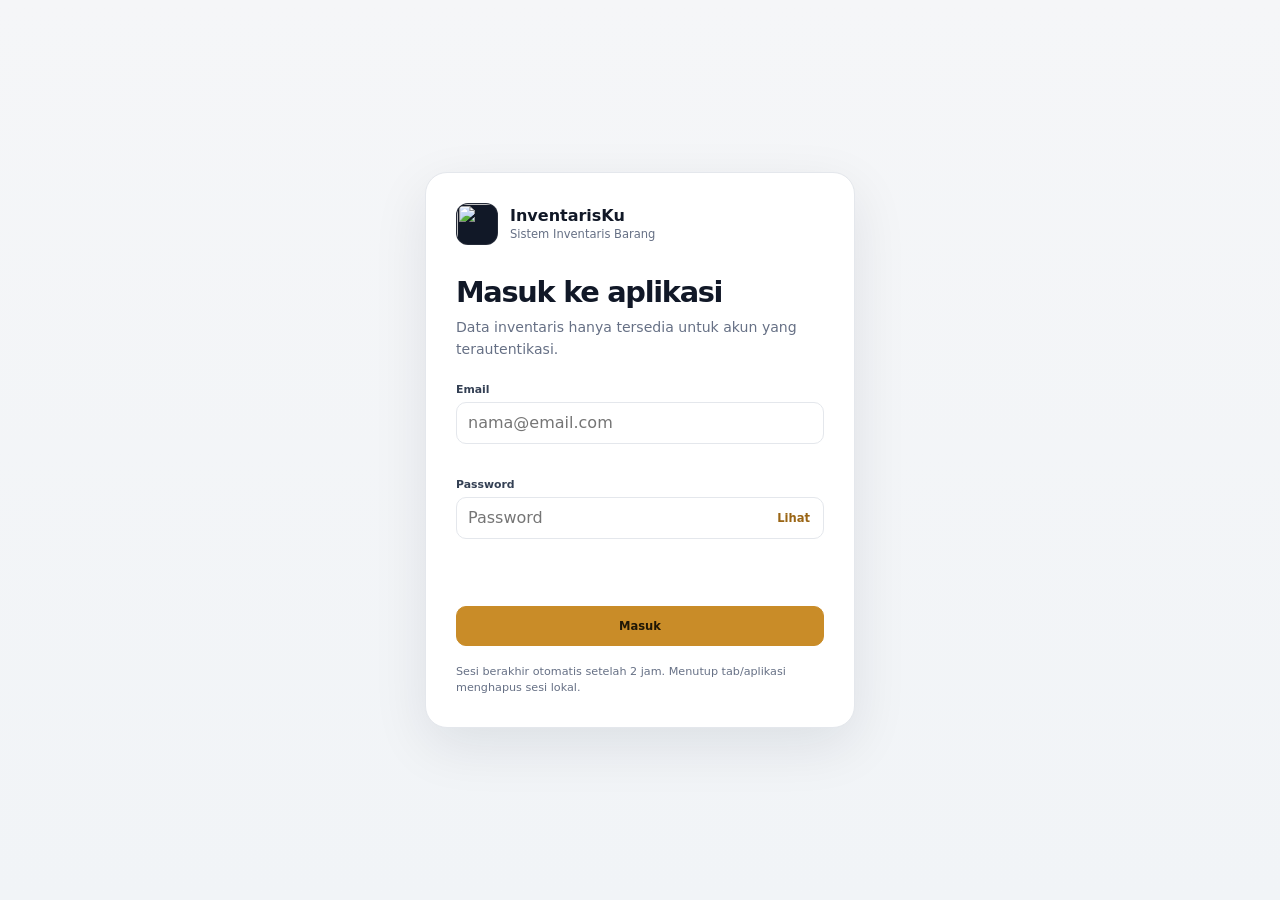
==== commit f3fafebb: "Add files via upload" ====
--- a/index.html
+++ b/index.html
@@ -7,9 +7,9 @@
   <meta name="description" content="InventarisKu - PWA inventaris barang dengan Supabase" />
   <title>InventarisKu</title>
   <link rel="manifest" href="manifest.webmanifest" />
-  <link rel="icon" href="icons/icon-192.png" />
-  <link rel="apple-touch-icon" href="icons/icon-192.png" />
-  <link rel="stylesheet" href="styles.css?v=6.4" />
+  <link rel="icon" type="image/png" sizes="32x32" href="icons/favicon-32.png" />
+  <link rel="apple-touch-icon" sizes="180x180" href="icons/apple-touch-icon.png" />
+  <link rel="stylesheet" href="styles.css?v=6.5" />
 </head>
 <body>
   <div id="splash" class="splash" aria-live="polite">
@@ -28,7 +28,7 @@
   <section id="loginView" class="auth-view" hidden>
     <div class="auth-panel">
       <div class="auth-brand">
-        <div class="brand-mark" aria-hidden="true">□</div>
+        <img class="brand-mark" src="icons/icon-192.png" alt="" width="42" height="42" aria-hidden="true" />
         <div><strong>InventarisKu</strong><span>Sistem Inventaris Barang</span></div>
       </div>
       <div class="auth-copy">
@@ -62,7 +62,7 @@
     <header class="topbar">
       <div class="topbar__inner">
         <a class="brand" href="#top" aria-label="InventarisKu">
-          <div class="brand-mark" aria-hidden="true">□</div>
+          <img class="brand-mark" src="icons/icon-192.png" alt="" width="42" height="42" aria-hidden="true" />
           <div class="brand-copy"><strong>InventarisKu</strong><span>Sistem Inventaris Barang</span></div>
         </a>
         <div class="topbar__actions">
@@ -305,7 +305,7 @@
 
   <div id="toastContainer" class="toast-container" aria-live="polite"></div>
 
-  <script src="config.js?v=6.4"></script>
-  <script src="app.js?v=6.4"></script>
+  <script src="config.js?v=6.5"></script>
+  <script src="app.js?v=6.5"></script>
 </body>
 </html>
